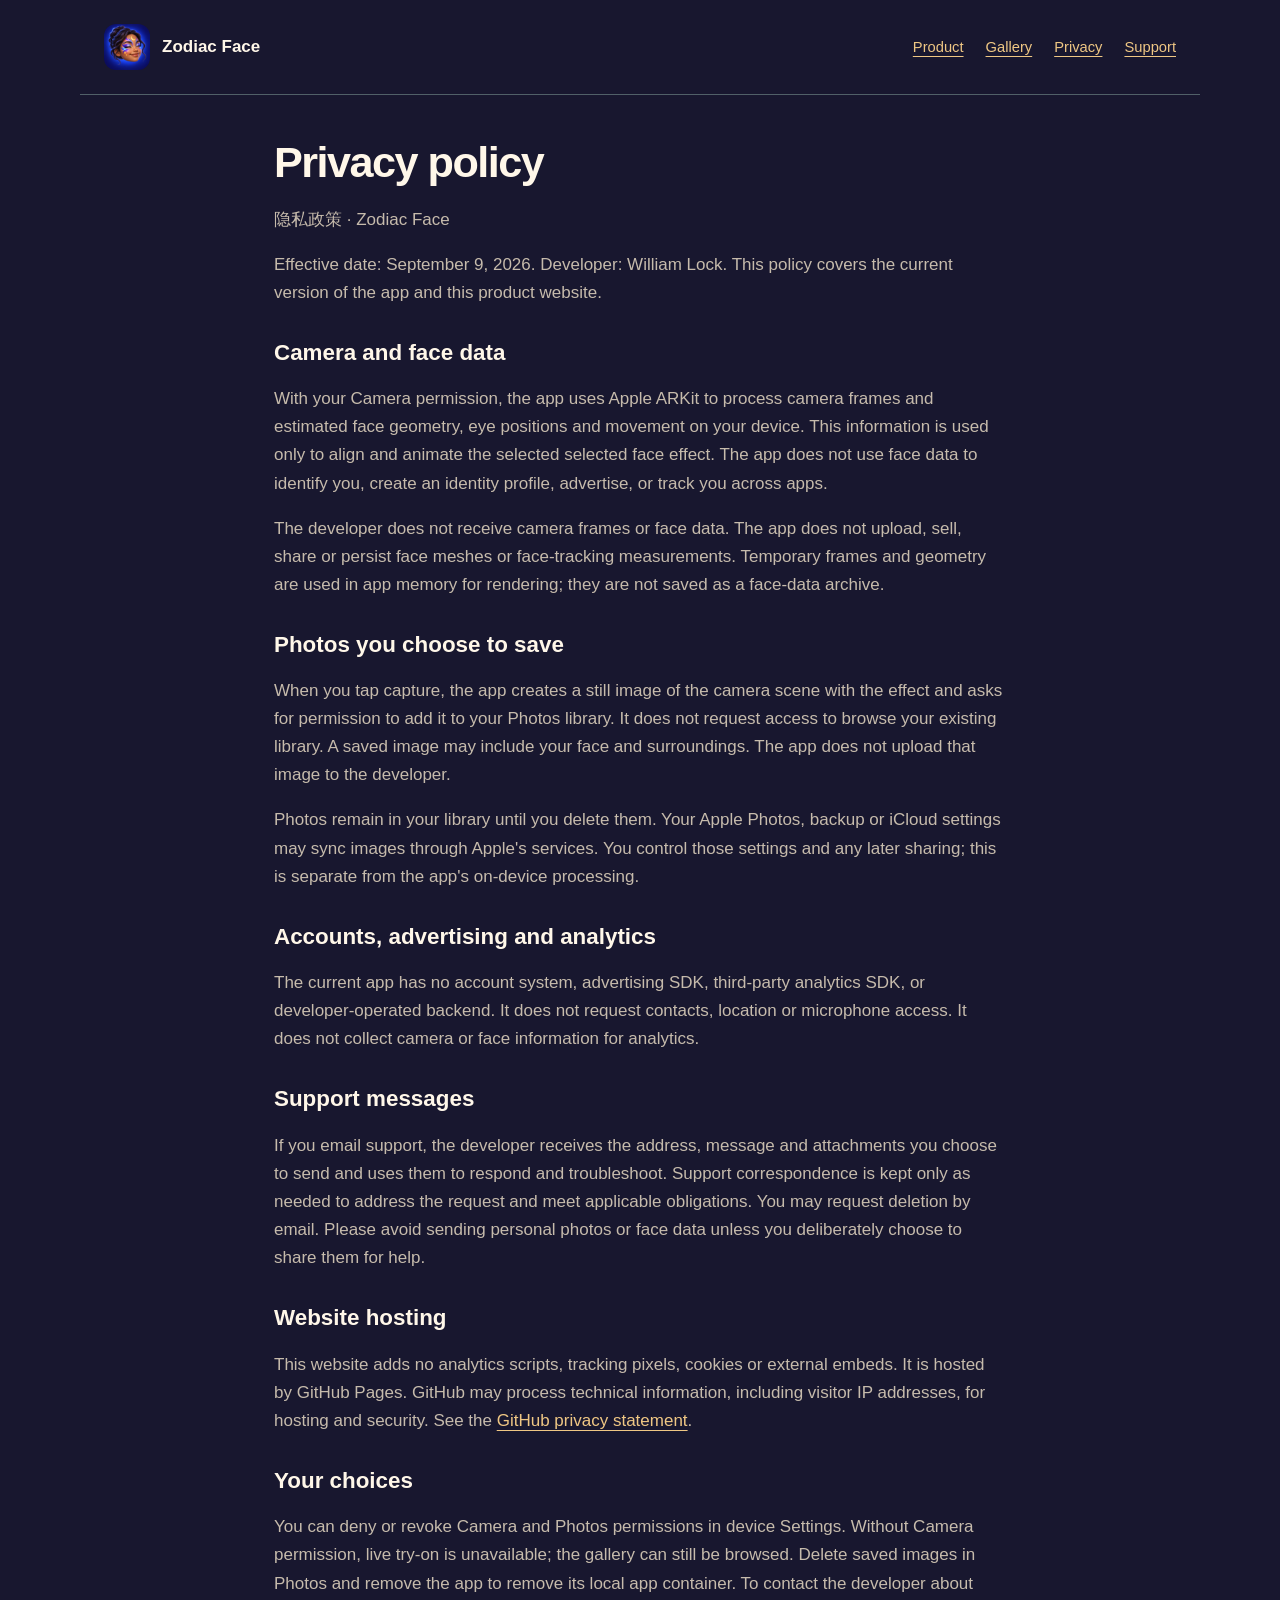
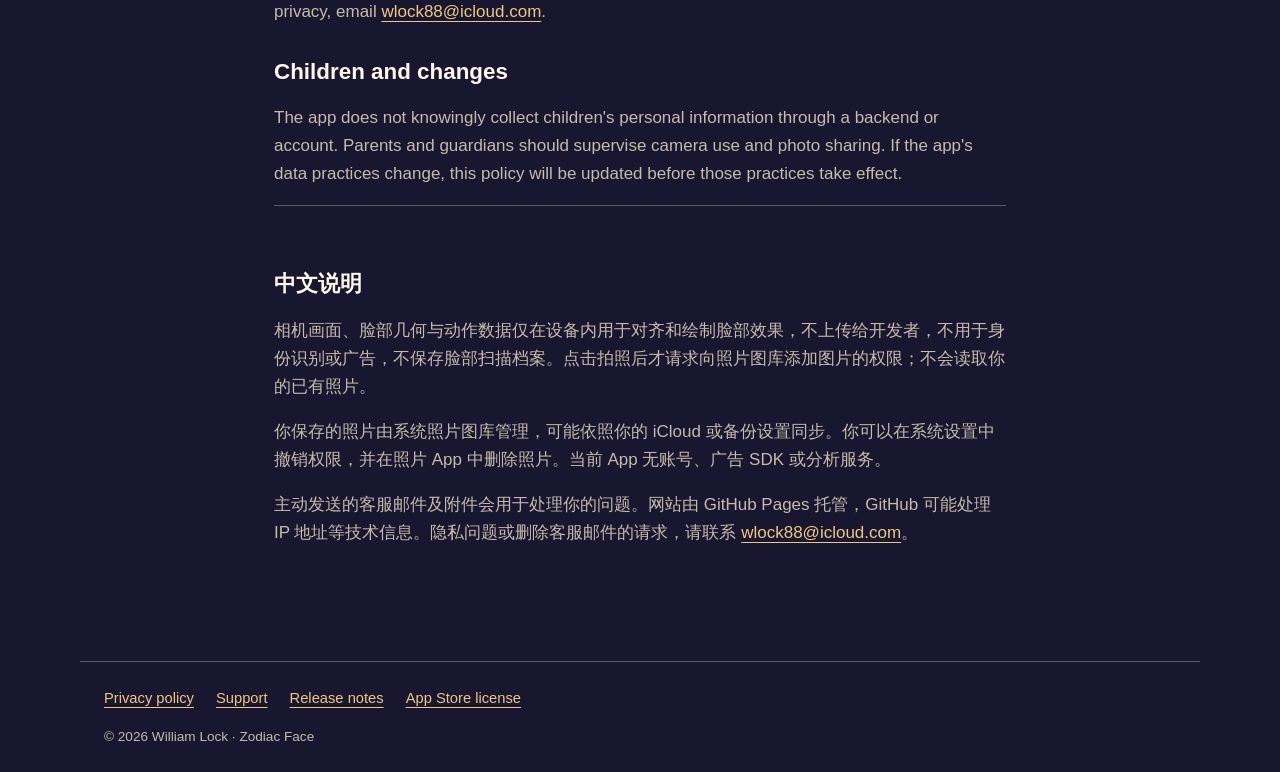
==== privacy.html @ 5dec331f "Publish Zodiac Face product, gallery, privacy and support pages" ====
<!doctype html>
<html lang="en"><head><meta charset="utf-8"><meta name="viewport" content="width=device-width,initial-scale=1"><title>Privacy policy | Zodiac Face</title><meta name="description" content="Meet your playful cosmic side with eight imaginative animal face-paint looks. Stars, moonlight and animal motifs leave unpainted skin visible."><link rel="icon" href="assets/icon.png"><link rel="stylesheet" href="style.css"></head>
<body><header><a class="brand" href="index.html"><img src="assets/icon.png" alt="" width="46" height="46">Zodiac Face</a><nav aria-label="Main"><a href="index.html">Product</a><a href="campaign.html">Gallery</a><a href="privacy.html">Privacy</a><a href="support.html">Support</a></nav></header>
<main class="document"><h1>Privacy policy</h1><p lang="zh-Hans">隐私政策 · Zodiac Face</p><p>Effective date: September 9, 2026. Developer: William Lock. This policy covers the current version of the app and this product website.</p>
<h2>Camera and face data</h2><p>With your Camera permission, the app uses Apple ARKit to process camera frames and estimated face geometry, eye positions and movement on your device. This information is used only to align and animate the selected selected face effect. The app does not use face data to identify you, create an identity profile, advertise, or track you across apps.</p><p>The developer does not receive camera frames or face data. The app does not upload, sell, share or persist face meshes or face-tracking measurements. Temporary frames and geometry are used in app memory for rendering; they are not saved as a face-data archive.</p>
<h2>Photos you choose to save</h2><p>When you tap capture, the app creates a still image of the camera scene with the effect and asks for permission to add it to your Photos library. It does not request access to browse your existing library. A saved image may include your face and surroundings. The app does not upload that image to the developer.</p><p>Photos remain in your library until you delete them. Your Apple Photos, backup or iCloud settings may sync images through Apple's services. You control those settings and any later sharing; this is separate from the app's on-device processing.</p>
<h2>Accounts, advertising and analytics</h2><p>The current app has no account system, advertising SDK, third-party analytics SDK, or developer-operated backend. It does not request contacts, location or microphone access. It does not collect camera or face information for analytics.</p>
<h2>Support messages</h2><p>If you email support, the developer receives the address, message and attachments you choose to send and uses them to respond and troubleshoot. Support correspondence is kept only as needed to address the request and meet applicable obligations. You may request deletion by email. Please avoid sending personal photos or face data unless you deliberately choose to share them for help.</p>
<h2>Website hosting</h2><p>This website adds no analytics scripts, tracking pixels, cookies or external embeds. It is hosted by GitHub Pages. GitHub may process technical information, including visitor IP addresses, for hosting and security. See the <a href="https://docs.github.com/en/site-policy/privacy-policies/github-general-privacy-statement">GitHub privacy statement</a>.</p>
<h2>Your choices</h2><p>You can deny or revoke Camera and Photos permissions in device Settings. Without Camera permission, live try-on is unavailable; the gallery can still be browsed. Delete saved images in Photos and remove the app to remove its local app container. To contact the developer about privacy, email <a href="mailto:wlock88@icloud.com">wlock88@icloud.com</a>.</p>
<h2>Children and changes</h2><p>The app does not knowingly collect children's personal information through a backend or account. Parents and guardians should supervise camera use and photo sharing. If the app's data practices change, this policy will be updated before those practices take effect.</p>
<section lang="zh-Hans"><h2>中文说明</h2><p>相机画面、脸部几何与动作数据仅在设备内用于对齐和绘制脸部效果，不上传给开发者，不用于身份识别或广告，不保存脸部扫描档案。点击拍照后才请求向照片图库添加图片的权限；不会读取你的已有照片。</p><p>你保存的照片由系统照片图库管理，可能依照你的 iCloud 或备份设置同步。你可以在系统设置中撤销权限，并在照片 App 中删除照片。当前 App 无账号、广告 SDK 或分析服务。</p><p>主动发送的客服邮件及附件会用于处理你的问题。网站由 GitHub Pages 托管，GitHub 可能处理 IP 地址等技术信息。隐私问题或删除客服邮件的请求，请联系 <a href="mailto:wlock88@icloud.com">wlock88@icloud.com</a>。</p></section></main><footer><nav aria-label="Footer"><a href="privacy.html">Privacy policy</a><a href="support.html">Support</a><a href="releases.html">Release notes</a><a href="https://www.apple.com/legal/internet-services/itunes/dev/stdeula/">App Store license</a></nav>© 2026 William Lock · Zodiac Face</footer></body></html>
---- style.css ----
:root{color-scheme:dark;--bg:#0c0c0d;--panel:#171617;--ink:#fff7e9;--muted:#c6bbac;--gold:#efc784;--line:#3b3227}*{box-sizing:border-box}body{margin:0;background:var(--bg);color:var(--ink);font:17px/1.65 -apple-system,BlinkMacSystemFont,"Segoe UI",sans-serif}a{color:var(--gold);text-underline-offset:4px}a:focus-visible,summary:focus-visible{outline:3px solid var(--gold);outline-offset:5px}header,main,footer{max-width:1120px;margin:auto;padding:24px}header{display:flex;align-items:center;justify-content:space-between;gap:20px;border-bottom:1px solid var(--line)}.brand{display:flex;align-items:center;gap:12px;text-decoration:none;color:var(--ink);font-weight:750}.brand img{width:46px;height:46px;border-radius:12px}nav{display:flex;gap:22px;flex-wrap:wrap}nav a{font-size:.92rem}.hero{display:grid;grid-template-columns:1.05fr 1fr;align-items:center;gap:35px;padding:65px 0}.eyebrow{color:var(--gold);text-transform:uppercase;letter-spacing:.16em;font-size:.76rem;font-weight:700}h1{font-size:clamp(2.7rem,6vw,5.2rem);line-height:1.08;letter-spacing:-.035em;margin:20px 0}h1 span{display:block;color:var(--gold);letter-spacing:.12em;margin-top:12px;font-weight:500}h2{font-size:1.9rem;line-height:1.25}h3{font-size:1.1rem}p{color:var(--muted)}.lead{font-size:1.2rem;max-width:620px}.button{display:inline-block;padding:12px 20px;border:1px solid var(--gold);border-radius:10px;text-decoration:none;font-weight:650;margin-top:12px}.hero-art{display:grid;grid-template-columns:1fr 1fr;gap:8px;align-items:center}.hero-art img{width:100%;border-radius:90px;box-shadow:0 24px 60px #000}.hero-art img+img{margin-top:80px}.status{display:inline-block;border:1px solid var(--line);border-radius:99px;padding:5px 12px;font-size:.8rem;color:var(--muted)}section{padding:32px 0;border-top:1px solid var(--line)}.cards{display:grid;grid-template-columns:repeat(4,minmax(0,1fr));gap:16px}.mask{margin:0;background:var(--panel);border:1px solid var(--line);border-radius:18px;overflow:hidden;text-align:center}.mask img{width:100%;aspect-ratio:1;object-fit:contain;display:block}.mask figcaption{padding:10px 8px 16px}.mask strong{display:block;font-size:1.25rem;color:var(--gold)}.mask span{font-size:.88rem;color:var(--muted)}.features{display:grid;grid-template-columns:repeat(3,1fr);gap:24px}.features article{background:var(--panel);padding:22px;border-radius:14px}.features p{font-size:1rem}.note{font-size:.88rem;color:var(--muted)}.document{max-width:780px;padding-bottom:65px}.document h1{font-size:2.7rem}.document h2{font-size:1.4rem;margin-top:32px}li{color:var(--muted);margin:8px 0}details{padding:14px 0;border-bottom:1px solid var(--line)}summary{cursor:pointer;font-weight:650}footer{border-top:1px solid var(--line);font-size:.85rem;color:var(--muted)}footer nav{margin-bottom:15px}@media(max-width:700px){header{align-items:flex-start;flex-direction:column}.hero{grid-template-columns:1fr;padding:30px 0;gap:20px}.hero-art{max-width:440px;margin:auto}.hero-art img+img{margin-top:30px}.cards{grid-template-columns:repeat(2,minmax(0,1fr))}.features{grid-template-columns:1fr}main,header,footer{padding:20px}h1{font-size:3rem}nav{gap:16px}}
:root .hero-art img, :root .mask img { height: auto; }
.campaign{display:grid;grid-template-columns:.72fr 1.28fr;gap:28px;align-items:center}.campaign img{width:100%;height:auto;border:1px solid var(--line);border-radius:18px;display:block}@media(max-width:700px){.campaign{grid-template-columns:1fr}}

:root{--bg:#18172F;--panel:#101c22;--line:#516068}
.hero-portrait{margin:0}.hero-portrait img{width:100%;height:auto;display:block;border-radius:20px}.hero-portrait figcaption{font-size:.8rem;color:var(--muted);margin-top:10px}.look-list{display:grid;grid-template-columns:repeat(4,minmax(0,1fr));gap:12px;padding:0;list-style:none}.look-list li{padding:12px;background:var(--panel);border:1px solid var(--line);border-radius:10px;margin:0}.screenshot-grid{display:grid;grid-template-columns:repeat(3,minmax(0,1fr));gap:20px;align-items:start}.screenshot-grid figure{margin:0;min-width:0}.screenshot-grid img{width:100%;height:auto;display:block;border-radius:12px;border:1px solid var(--line)}.screenshot-grid figcaption{font-size:.85rem;color:var(--muted);margin-top:10px}.chinese{color:var(--gold);font-size:1.4rem}.brand{min-width:0}.brand img{flex-shrink:0}h1{overflow-wrap:anywhere}@media(max-width:700px){.look-list{grid-template-columns:repeat(2,minmax(0,1fr))}.screenshot-grid{grid-template-columns:1fr}.screenshot-grid figure{max-width:440px;margin:auto}.hero-portrait{max-width:460px;margin:auto}.brand{font-size:.95rem}h1{font-size:2.8rem}}
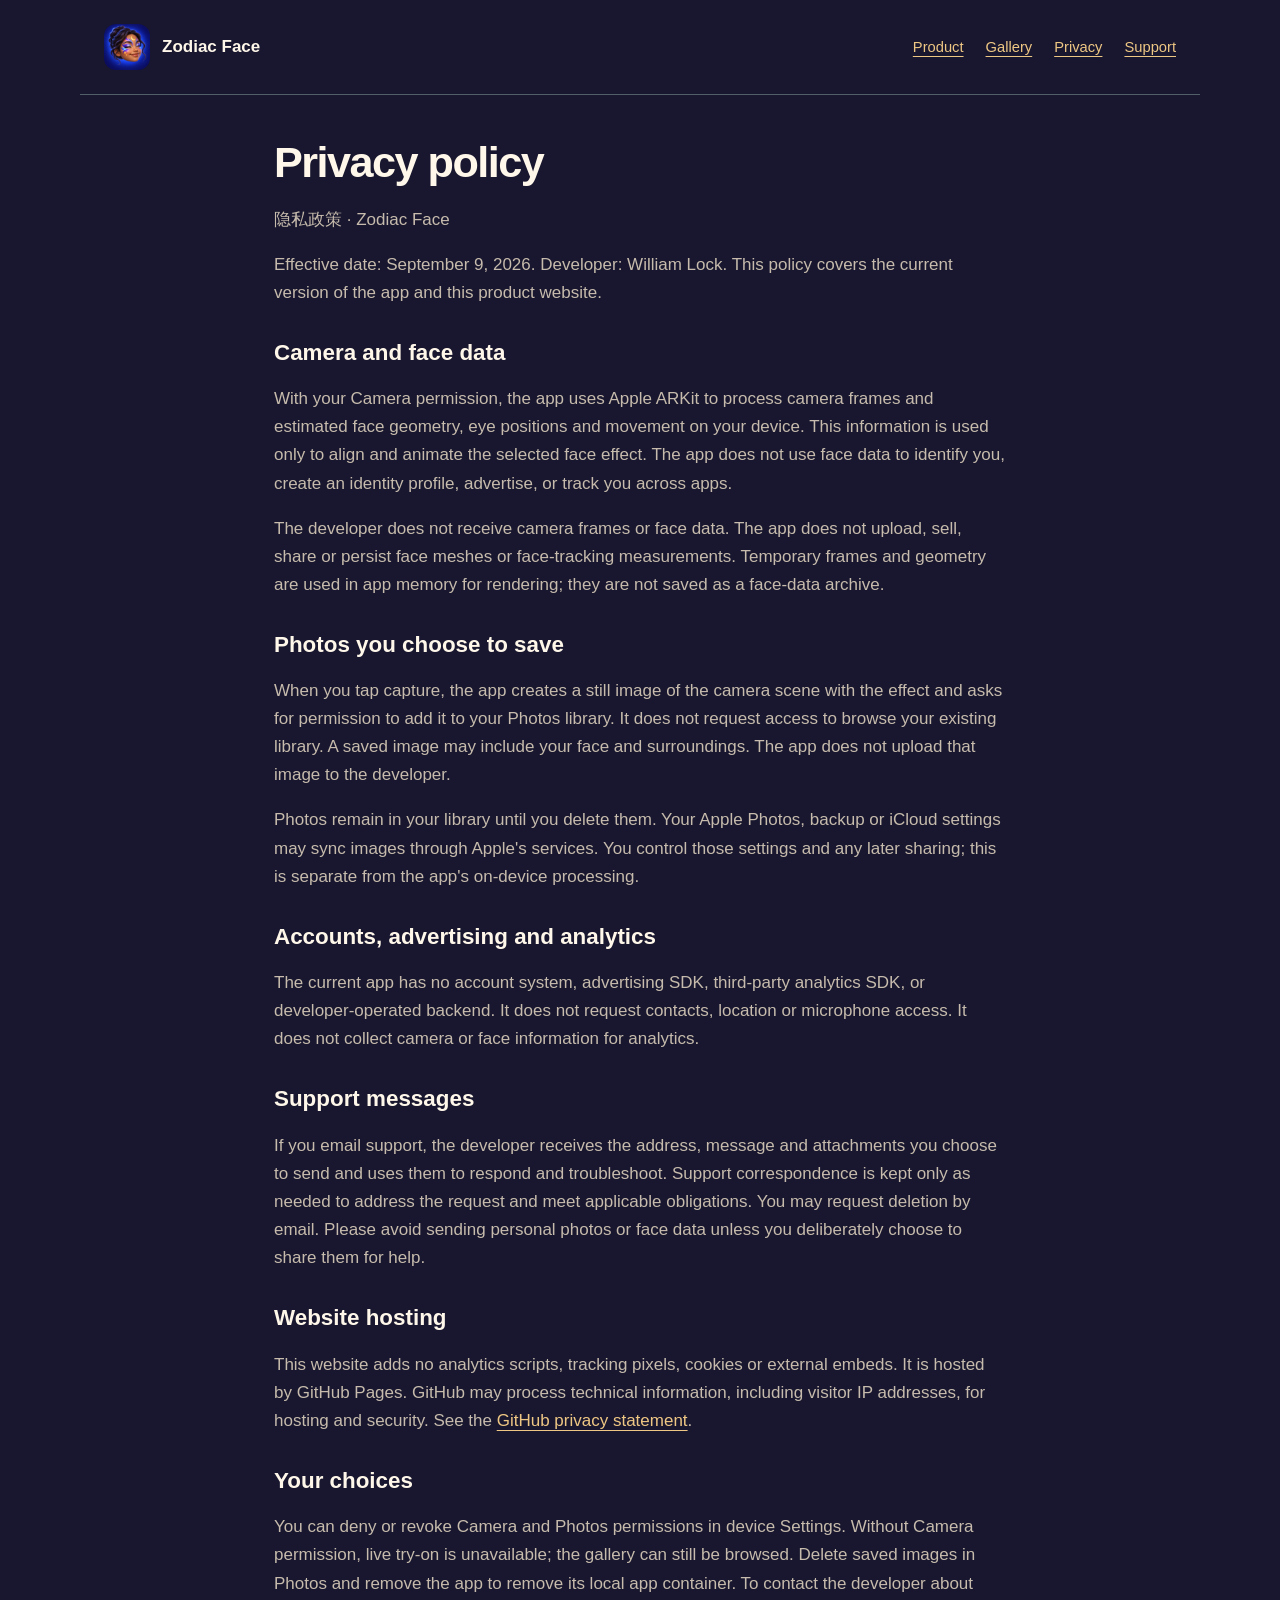
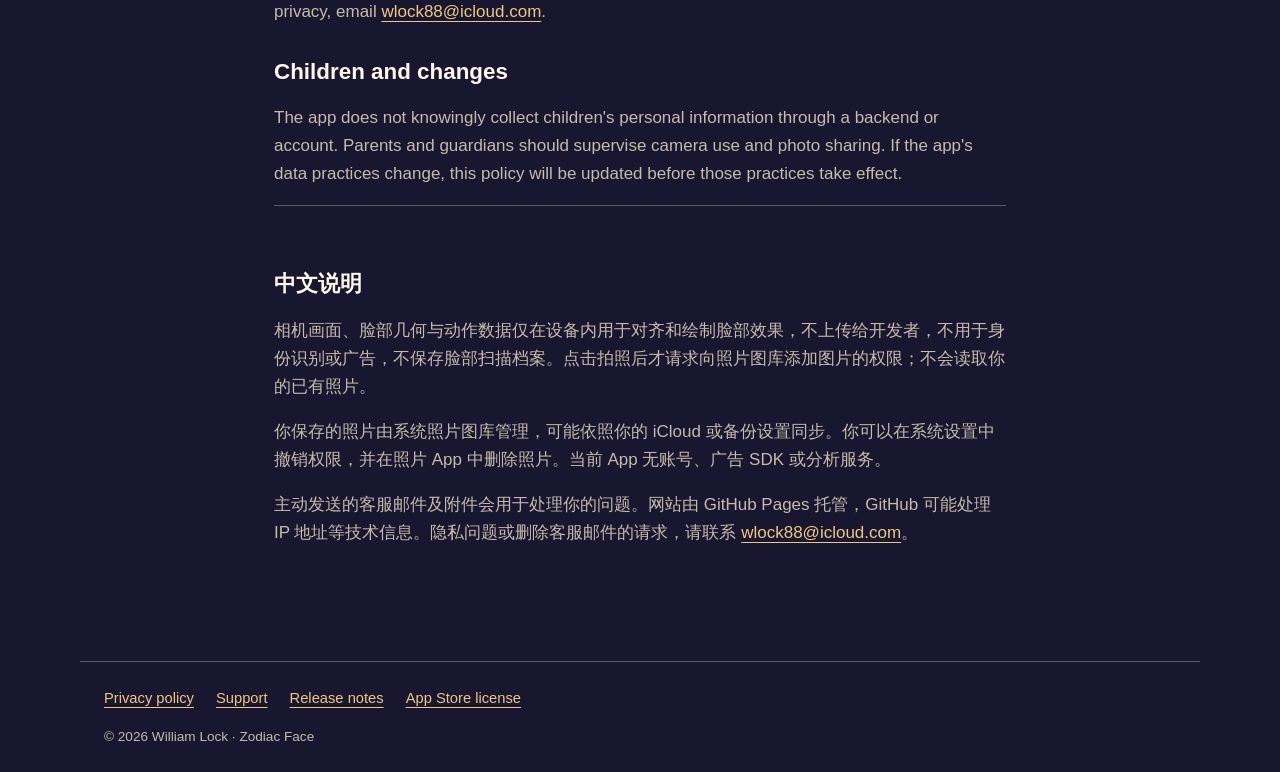
==== commit 48ad0b61: "Polish the face-data privacy description" ====
--- a/privacy.html
+++ b/privacy.html
@@ -2,7 +2,7 @@
 <html lang="en"><head><meta charset="utf-8"><meta name="viewport" content="width=device-width,initial-scale=1"><title>Privacy policy | Zodiac Face</title><meta name="description" content="Meet your playful cosmic side with eight imaginative animal face-paint looks. Stars, moonlight and animal motifs leave unpainted skin visible."><link rel="icon" href="assets/icon.png"><link rel="stylesheet" href="style.css"></head>
 <body><header><a class="brand" href="index.html"><img src="assets/icon.png" alt="" width="46" height="46">Zodiac Face</a><nav aria-label="Main"><a href="index.html">Product</a><a href="campaign.html">Gallery</a><a href="privacy.html">Privacy</a><a href="support.html">Support</a></nav></header>
 <main class="document"><h1>Privacy policy</h1><p lang="zh-Hans">隐私政策 · Zodiac Face</p><p>Effective date: September 9, 2026. Developer: William Lock. This policy covers the current version of the app and this product website.</p>
-<h2>Camera and face data</h2><p>With your Camera permission, the app uses Apple ARKit to process camera frames and estimated face geometry, eye positions and movement on your device. This information is used only to align and animate the selected selected face effect. The app does not use face data to identify you, create an identity profile, advertise, or track you across apps.</p><p>The developer does not receive camera frames or face data. The app does not upload, sell, share or persist face meshes or face-tracking measurements. Temporary frames and geometry are used in app memory for rendering; they are not saved as a face-data archive.</p>
+<h2>Camera and face data</h2><p>With your Camera permission, the app uses Apple ARKit to process camera frames and estimated face geometry, eye positions and movement on your device. This information is used only to align and animate the selected face effect. The app does not use face data to identify you, create an identity profile, advertise, or track you across apps.</p><p>The developer does not receive camera frames or face data. The app does not upload, sell, share or persist face meshes or face-tracking measurements. Temporary frames and geometry are used in app memory for rendering; they are not saved as a face-data archive.</p>
 <h2>Photos you choose to save</h2><p>When you tap capture, the app creates a still image of the camera scene with the effect and asks for permission to add it to your Photos library. It does not request access to browse your existing library. A saved image may include your face and surroundings. The app does not upload that image to the developer.</p><p>Photos remain in your library until you delete them. Your Apple Photos, backup or iCloud settings may sync images through Apple's services. You control those settings and any later sharing; this is separate from the app's on-device processing.</p>
 <h2>Accounts, advertising and analytics</h2><p>The current app has no account system, advertising SDK, third-party analytics SDK, or developer-operated backend. It does not request contacts, location or microphone access. It does not collect camera or face information for analytics.</p>
 <h2>Support messages</h2><p>If you email support, the developer receives the address, message and attachments you choose to send and uses them to respond and troubleshoot. Support correspondence is kept only as needed to address the request and meet applicable obligations. You may request deletion by email. Please avoid sending personal photos or face data unless you deliberately choose to share them for help.</p>
